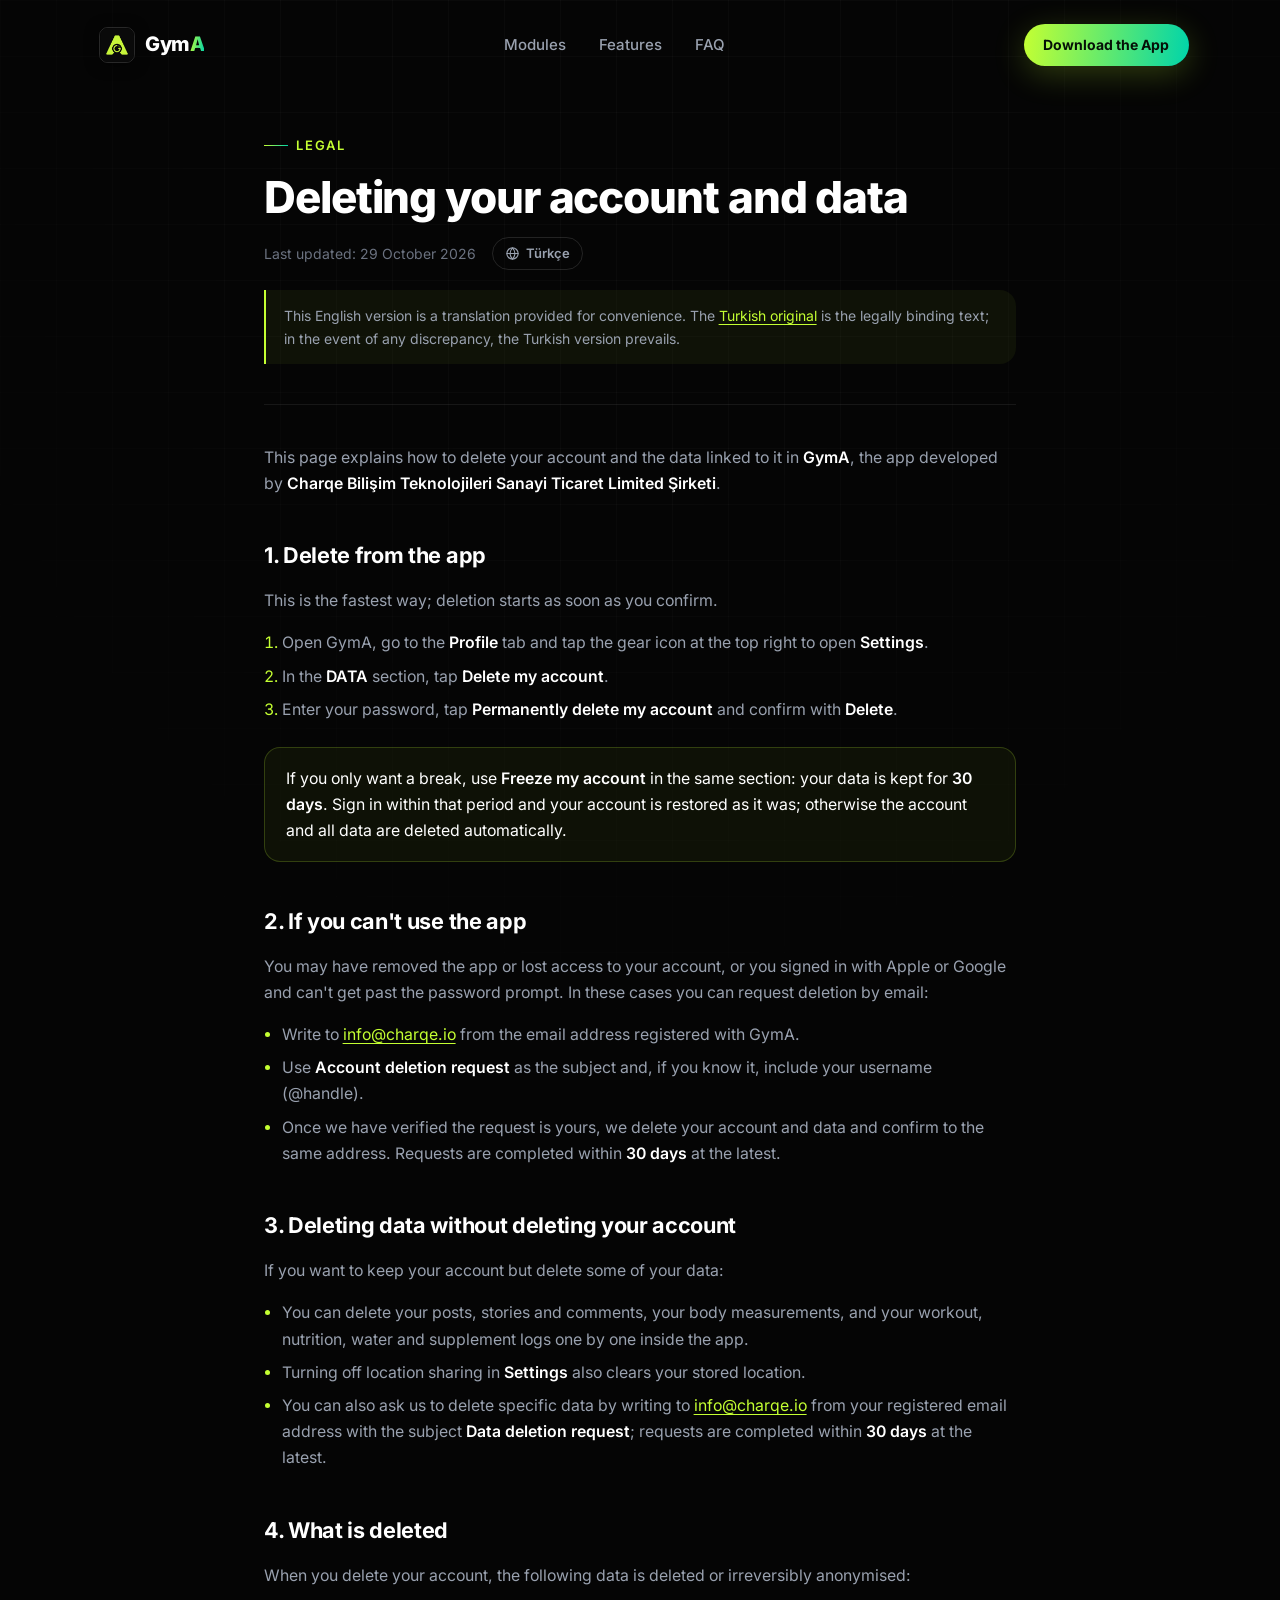
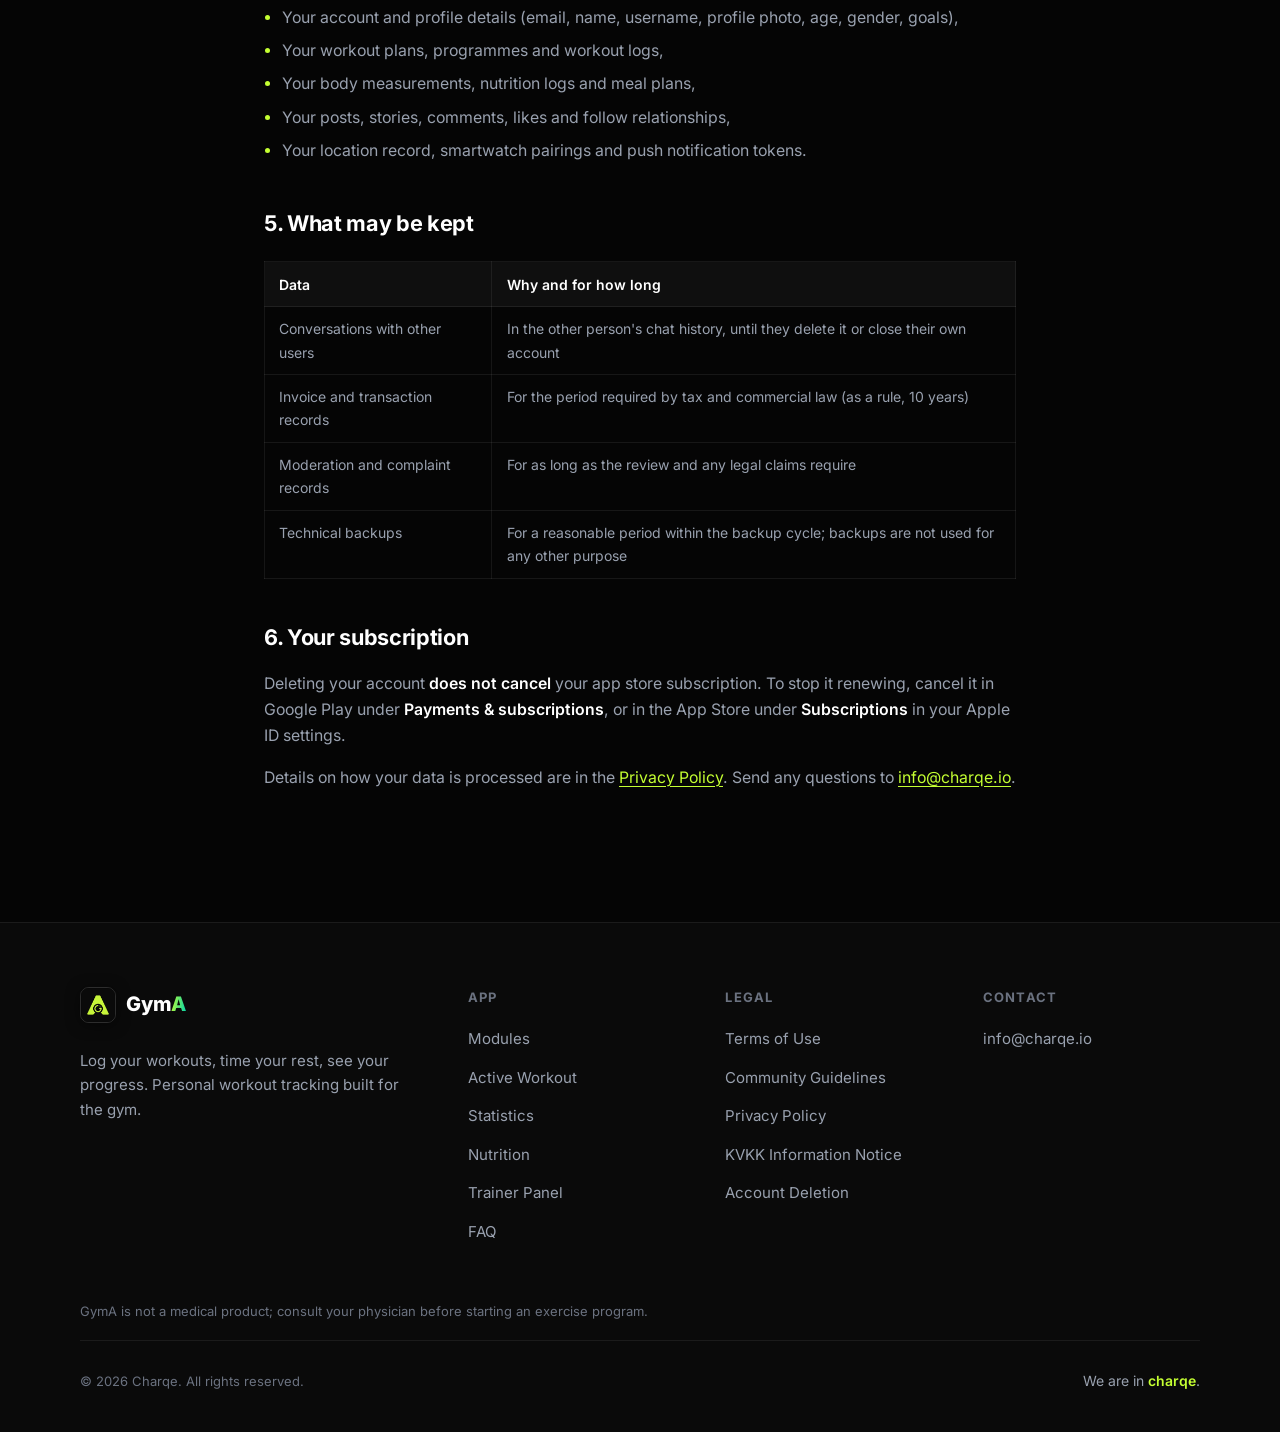
==== account-deletion/index.html @ 9f858871 "Deploy gyma.charqe.io charqe-io/gyma@7b857b565e6b027a1fa0ae846e75356ba5146457" ====
<!DOCTYPE html><html lang="en"> <head><meta charset="utf-8"><meta name="viewport" content="width=device-width, initial-scale=1"><title>Account and Data Deletion — GymA</title><meta name="description" content="How to delete your GymA account and data, what is deleted, and what may be kept and for how long."><meta name="theme-color" content="#0A0A0A"><link rel="icon" type="image/png" href="/favicon.png"><link rel="apple-touch-icon" href="/icon.png"><link rel="alternate" hreflang="en" href="https://gyma.charqe.io/account-deletion"><link rel="alternate" hreflang="tr" href="https://gyma.charqe.io/hesap-silme"><meta property="og:type" content="website"><meta property="og:title" content="Account and Data Deletion — GymA"><meta property="og:description" content="How to delete your GymA account and data, what is deleted, and what may be kept and for how long."><meta property="og:image" content="https://gyma.charqe.io/icon.png"><meta property="og:locale" content="en_US"><meta property="og:locale:alternate" content="tr_TR"><meta name="twitter:card" content="summary"><script>
      // Reveal animasyonlari icin JS kapisi — script calismazsa icerik gorunur kalir.
      document.documentElement.classList.add('js');
      if (window.matchMedia('(prefers-reduced-motion: reduce)').matches) {
        document.documentElement.classList.add('reduced-motion');
      }
    </script><link rel="stylesheet" href="/_astro/account-deletion.Dudvu2yV.css">
<style>.legal[data-astro-cid-dpidqgiz]{position:relative;padding-top:clamp(7.5rem,14vh,10rem);padding-bottom:var(--section-pad)}.legal-container[data-astro-cid-dpidqgiz]{max-width:47rem;position:relative}.legal-header[data-astro-cid-dpidqgiz] h1[data-astro-cid-dpidqgiz]{font-size:clamp(1.9rem,4.5vw,2.75rem);font-weight:800;letter-spacing:-.025em;line-height:1.15;margin-top:1rem}.legal-meta[data-astro-cid-dpidqgiz]{display:flex;flex-wrap:wrap;align-items:center;gap:.6rem 1rem;margin-top:.9rem}.legal-updated[data-astro-cid-dpidqgiz]{color:var(--text-3);font-size:.875rem}.legal-lang[data-astro-cid-dpidqgiz]{display:inline-flex;align-items:center;gap:.4rem;padding:.3rem .75rem;border:1px solid var(--border-strong);border-radius:var(--radius-full);color:var(--text-2);font-size:.8125rem;font-weight:600;transition:color .2s ease,border-color .2s ease}.legal-lang[data-astro-cid-dpidqgiz]:hover{color:var(--accent);border-color:var(--border-accent)}.legal-notice[data-astro-cid-dpidqgiz]{margin-top:1.25rem;padding:.85rem 1.1rem;border-left:2px solid var(--accent);background:var(--accent-subtle-05);border-radius:0 var(--radius-md) var(--radius-md) 0;color:var(--text-2);font-size:.875rem}.legal-notice[data-astro-cid-dpidqgiz] a[data-astro-cid-dpidqgiz]{color:var(--accent);text-decoration:underline;text-underline-offset:3px}.legal-body[data-astro-cid-dpidqgiz]{margin-top:2.5rem;border-top:1px solid var(--border);padding-top:2.5rem}.legal-body[data-astro-cid-dpidqgiz] h2{font-size:1.35rem;font-weight:700;letter-spacing:-.015em;margin-top:2.6rem;margin-bottom:.9rem}.legal-body[data-astro-cid-dpidqgiz] h3{font-size:1.05rem;font-weight:700;margin-top:1.8rem;margin-bottom:.6rem}.legal-body[data-astro-cid-dpidqgiz] p{color:var(--text-2);font-size:.9875rem;margin-bottom:1rem}.legal-body[data-astro-cid-dpidqgiz] ul,.legal-body[data-astro-cid-dpidqgiz] ol{margin:0 0 1.15rem;padding-left:1.1rem;display:flex;flex-direction:column;gap:.45rem}.legal-body[data-astro-cid-dpidqgiz] ul{list-style:disc}.legal-body[data-astro-cid-dpidqgiz] ol{list-style:decimal}.legal-body[data-astro-cid-dpidqgiz] li{color:var(--text-2);font-size:.9875rem}.legal-body[data-astro-cid-dpidqgiz] li::marker{color:var(--accent)}.legal-body[data-astro-cid-dpidqgiz] strong{color:var(--text-1);font-weight:600}.legal-body[data-astro-cid-dpidqgiz] a{color:var(--accent);text-decoration:underline;text-underline-offset:3px}.legal-body[data-astro-cid-dpidqgiz] table{width:100%;border-collapse:collapse;margin:1.25rem 0 1.5rem;font-size:.875rem;display:block;overflow-x:auto}.legal-body[data-astro-cid-dpidqgiz] th{text-align:left;color:var(--text-1);font-weight:600;padding:.65rem .9rem;background:#ffffff0a;border:1px solid var(--border);white-space:nowrap}.legal-body[data-astro-cid-dpidqgiz] td{color:var(--text-2);padding:.65rem .9rem;border:1px solid var(--border);vertical-align:top;min-width:9rem}.legal-body[data-astro-cid-dpidqgiz] .callout{background:var(--accent-subtle-05);border:1px solid var(--border-accent);border-radius:var(--radius-md);padding:1.1rem 1.3rem;margin:1.5rem 0}.legal-body[data-astro-cid-dpidqgiz] .callout p{margin:0;color:var(--text-1)}
</style></head> <body> <header class="nav-wrap" data-astro-cid-4lunwx2e> <nav class="nav container" aria-label="Main navigation" data-astro-cid-4lunwx2e> <a href="/" class="logo" aria-label="GymA home" data-astro-cid-tvrurpns> <img class="logo-mark" src="/logo-icon.png" alt="" width="36" height="36" data-astro-cid-tvrurpns> <span class="logo-text" data-astro-cid-tvrurpns>Gym<span class="grad-text" data-astro-cid-tvrurpns>A</span></span> </a>  <ul class="nav-links" data-astro-cid-4lunwx2e> <li data-astro-cid-4lunwx2e><a href="/#moduller" class="nav-link" data-astro-cid-4lunwx2e>Modules</a></li><li data-astro-cid-4lunwx2e><a href="/#ozellikler" class="nav-link" data-astro-cid-4lunwx2e>Features</a></li><li data-astro-cid-4lunwx2e><a href="/#sss" class="nav-link" data-astro-cid-4lunwx2e>FAQ</a></li> </ul> <div class="nav-actions" data-astro-cid-4lunwx2e> <a href="/#indir" class="btn btn-primary nav-cta" data-astro-cid-4lunwx2e>Download the App</a> <button type="button" class="menu-btn" aria-expanded="false" aria-controls="mobile-menu" aria-label="Open menu" data-label-open="Open menu" data-label-close="Close menu" data-astro-cid-4lunwx2e> <svg class="icon-open" viewBox="0 0 24 24" fill="none" stroke="currentColor" stroke-width="2" stroke-linecap="round" width="22" height="22" aria-hidden="true" data-astro-cid-4lunwx2e> <path d="M4 7h16M4 12h16M4 17h16" data-astro-cid-4lunwx2e></path> </svg> <svg class="icon-close" viewBox="0 0 24 24" fill="none" stroke="currentColor" stroke-width="2" stroke-linecap="round" width="22" height="22" aria-hidden="true" data-astro-cid-4lunwx2e> <path d="M6 6l12 12M18 6L6 18" data-astro-cid-4lunwx2e></path> </svg> </button> </div> </nav> <div class="mobile-menu" id="mobile-menu" hidden data-astro-cid-4lunwx2e> <ul data-astro-cid-4lunwx2e> <li data-astro-cid-4lunwx2e><a href="/#moduller" class="mobile-link" data-astro-cid-4lunwx2e>Modules</a></li><li data-astro-cid-4lunwx2e><a href="/#ozellikler" class="mobile-link" data-astro-cid-4lunwx2e>Features</a></li><li data-astro-cid-4lunwx2e><a href="/#sss" class="mobile-link" data-astro-cid-4lunwx2e>FAQ</a></li> <li data-astro-cid-4lunwx2e><a href="/#indir" class="btn btn-primary mobile-cta" data-astro-cid-4lunwx2e>Download the App</a></li> </ul> </div> </header>  <script type="module">const r=document.querySelector(".nav-wrap"),e=document.querySelector(".menu-btn"),n=document.getElementById("mobile-menu"),l=()=>{r?.classList.toggle("scrolled",window.scrollY>12)};l();window.addEventListener("scroll",l,{passive:!0});const s=e?.dataset.labelOpen??"",o=e?.dataset.labelClose??"",a=()=>{e?.setAttribute("aria-expanded","false"),e?.setAttribute("aria-label",s),n?.setAttribute("hidden","")};e?.addEventListener("click",()=>{e.getAttribute("aria-expanded")==="true"?a():(e.setAttribute("aria-expanded","true"),e.setAttribute("aria-label",o),n?.removeAttribute("hidden"))});n?.querySelectorAll("a").forEach(t=>t.addEventListener("click",a));window.addEventListener("keydown",t=>{t.key==="Escape"&&a()});</script> <main>  <article class="legal" data-astro-cid-dpidqgiz> <div class="bg-grid" aria-hidden="true" data-astro-cid-dpidqgiz></div> <div class="container legal-container" data-astro-cid-dpidqgiz> <header class="legal-header" data-astro-cid-dpidqgiz> <p class="eyebrow" data-astro-cid-dpidqgiz>Legal</p> <h1 data-astro-cid-dpidqgiz>Deleting your account and data</h1> <div class="legal-meta" data-astro-cid-dpidqgiz> <p class="legal-updated" data-astro-cid-dpidqgiz>Last updated: 29 October 2026</p> <a class="legal-lang" href="/hesap-silme" hreflang="tr" lang="tr" aria-label="Bu metni Türkçe okuyun" data-astro-cid-dpidqgiz> <svg viewBox="0 0 24 24" width="15" height="15" fill="none" stroke="currentColor" stroke-width="1.8" stroke-linecap="round" stroke-linejoin="round" aria-hidden="true" data-astro-cid-dpidqgiz> <circle cx="12" cy="12" r="9" data-astro-cid-dpidqgiz></circle> <path d="M3 12h18M12 3c2.5 2.6 3.8 5.6 3.8 9s-1.3 6.4-3.8 9c-2.5-2.6-3.8-5.6-3.8-9S9.5 5.6 12 3z" data-astro-cid-dpidqgiz></path> </svg> Türkçe </a> </div> <p class="legal-notice" data-astro-cid-dpidqgiz>
This English version is a translation provided for convenience. The
<a href="/hesap-silme" hreflang="tr" data-astro-cid-dpidqgiz>Turkish original</a> is the legally binding text; in
            the event of any discrepancy, the Turkish version prevails.
</p> </header> <div class="legal-body" data-astro-cid-dpidqgiz>  <p>
This page explains how to delete your account and the data linked to it in <strong>GymA</strong>, the app developed by <strong>Charqe Bilişim Teknolojileri Sanayi Ticaret Limited Şirketi</strong>.
</p> <h2>1. Delete from the app</h2> <p>This is the fastest way; deletion starts as soon as you confirm.</p> <ol> <li>Open GymA, go to the <strong>Profile</strong> tab and tap the gear icon at the top right to open <strong>Settings</strong>.</li> <li>In the <strong>DATA</strong> section, tap <strong>Delete my account</strong>.</li> <li>Enter your password, tap <strong>Permanently delete my account</strong> and confirm with <strong>Delete</strong>.</li> </ol> <div class="callout"> <p>
If you only want a break, use <strong>Freeze my account</strong> in the same section: your data is kept for <strong>30 days</strong>. Sign in within that period and your account is restored as it was; otherwise the account and all data are deleted automatically.
</p> </div> <h2>2. If you can't use the app</h2> <p>
You may have removed the app or lost access to your account, or you signed in with Apple or Google and can't get past the password prompt. In these cases you can request deletion by email:
</p> <ul> <li>Write to <a href="mailto:info@charqe.io?subject=Account%20deletion%20request">info@charqe.io</a> from the email address registered with GymA.</li> <li>Use <strong>Account deletion request</strong> as the subject and, if you know it, include your username (@handle).</li> <li>Once we have verified the request is yours, we delete your account and data and confirm to the same address. Requests are completed within <strong>30 days</strong> at the latest.</li> </ul> <h2 id="data-deletion">3. Deleting data without deleting your account</h2> <p>If you want to keep your account but delete some of your data:</p> <ul> <li>You can delete your posts, stories and comments, your body measurements, and your workout, nutrition, water and supplement logs one by one inside the app.</li> <li>Turning off location sharing in <strong>Settings</strong> also clears your stored location.</li> <li>You can also ask us to delete specific data by writing to <a href="mailto:info@charqe.io?subject=Data%20deletion%20request">info@charqe.io</a> from your registered email address with the subject <strong>Data deletion request</strong>; requests are completed within <strong>30 days</strong> at the latest.</li> </ul> <h2>4. What is deleted</h2> <p>When you delete your account, the following data is deleted or irreversibly anonymised:</p> <ul> <li>Your account and profile details (email, name, username, profile photo, age, gender, goals),</li> <li>Your workout plans, programmes and workout logs,</li> <li>Your body measurements, nutrition logs and meal plans,</li> <li>Your posts, stories, comments, likes and follow relationships,</li> <li>Your location record, smartwatch pairings and push notification tokens.</li> </ul> <h2>5. What may be kept</h2> <table> <thead> <tr><th>Data</th><th>Why and for how long</th></tr> </thead> <tbody> <tr><td>Conversations with other users</td><td>In the other person's chat history, until they delete it or close their own account</td></tr> <tr><td>Invoice and transaction records</td><td>For the period required by tax and commercial law (as a rule, 10 years)</td></tr> <tr><td>Moderation and complaint records</td><td>For as long as the review and any legal claims require</td></tr> <tr><td>Technical backups</td><td>For a reasonable period within the backup cycle; backups are not used for any other purpose</td></tr> </tbody> </table> <h2>6. Your subscription</h2> <p>
Deleting your account <strong>does not cancel</strong> your app store subscription. To stop it renewing, cancel it in Google Play under <strong>Payments &amp; subscriptions</strong>, or in the App Store under <strong>Subscriptions</strong> in your Apple ID settings.
</p> <p>
Details on how your data is processed are in the <a href="/privacy-policy">Privacy Policy</a>. Send any questions to <a href="mailto:info@charqe.io">info@charqe.io</a>.
</p>  </div> </div> </article>  </main> <footer class="footer" data-astro-cid-gcn2mc3v> <div class="container" data-astro-cid-gcn2mc3v> <div class="footer-grid" data-astro-cid-gcn2mc3v> <div class="footer-brand" data-astro-cid-gcn2mc3v> <a href="/" class="logo" aria-label="GymA home" data-astro-cid-tvrurpns> <img class="logo-mark" src="/logo-icon.png" alt="" width="36" height="36" data-astro-cid-tvrurpns> <span class="logo-text" data-astro-cid-tvrurpns>Gym<span class="grad-text" data-astro-cid-tvrurpns>A</span></span> </a>  <p class="footer-tagline" data-astro-cid-gcn2mc3v> Log your workouts, time your rest, see your progress. Personal workout tracking built for the gym. </p> </div> <nav class="footer-col" aria-label="App links" data-astro-cid-gcn2mc3v> <h3 data-astro-cid-gcn2mc3v>App</h3> <ul data-astro-cid-gcn2mc3v> <li data-astro-cid-gcn2mc3v><a href="/#moduller" data-astro-cid-gcn2mc3v>Modules</a></li><li data-astro-cid-gcn2mc3v><a href="/#antrenman" data-astro-cid-gcn2mc3v>Active Workout</a></li><li data-astro-cid-gcn2mc3v><a href="/#istatistik" data-astro-cid-gcn2mc3v>Statistics</a></li><li data-astro-cid-gcn2mc3v><a href="/#beslenme" data-astro-cid-gcn2mc3v>Nutrition</a></li><li data-astro-cid-gcn2mc3v><a href="/#pt" data-astro-cid-gcn2mc3v>Trainer Panel</a></li><li data-astro-cid-gcn2mc3v><a href="/#sss" data-astro-cid-gcn2mc3v>FAQ</a></li> </ul> </nav> <nav class="footer-col" aria-label="Legal links" data-astro-cid-gcn2mc3v> <h3 data-astro-cid-gcn2mc3v>Legal</h3> <ul data-astro-cid-gcn2mc3v> <li data-astro-cid-gcn2mc3v><a href="/terms-of-use" data-astro-cid-gcn2mc3v>Terms of Use</a></li><li data-astro-cid-gcn2mc3v><a href="/community-guidelines" data-astro-cid-gcn2mc3v>Community Guidelines</a></li><li data-astro-cid-gcn2mc3v><a href="/privacy-policy" data-astro-cid-gcn2mc3v>Privacy Policy</a></li><li data-astro-cid-gcn2mc3v><a href="/kvkk-information-notice" data-astro-cid-gcn2mc3v>KVKK Information Notice</a></li><li data-astro-cid-gcn2mc3v><a href="/account-deletion" data-astro-cid-gcn2mc3v>Account Deletion</a></li> </ul> </nav> <div class="footer-col" data-astro-cid-gcn2mc3v> <h3 data-astro-cid-gcn2mc3v>Contact</h3> <ul data-astro-cid-gcn2mc3v> <li data-astro-cid-gcn2mc3v> <a href="mailto:info@charqe.io" data-astro-cid-gcn2mc3v>info@charqe.io</a> </li> </ul> </div> </div> <p class="footer-disclaimer" data-astro-cid-gcn2mc3v> GymA is not a medical product; consult your physician before starting an exercise program. </p> <div class="footer-bottom" data-astro-cid-gcn2mc3v> <p data-astro-cid-gcn2mc3v>© 2026 Charqe. All rights reserved.</p> <p class="footer-charqe" data-astro-cid-gcn2mc3v>
We are in <a href="https://charqe.io" target="_blank" rel="noopener" data-astro-cid-gcn2mc3v>charqe</a>.
</p> </div> </div> </footer>  </body></html>
---- _astro/account-deletion.Dudvu2yV.css ----
@font-face{font-family:Inter Variable;font-style:normal;font-display:swap;font-weight:100 900;src:url(/_astro/inter-cyrillic-ext-wght-normal.BOeWTOD4.woff2) format("woff2-variations");unicode-range:U+0460-052F,U+1C80-1C8A,U+20B4,U+2DE0-2DFF,U+A640-A69F,U+FE2E-FE2F}@font-face{font-family:Inter Variable;font-style:normal;font-display:swap;font-weight:100 900;src:url(/_astro/inter-cyrillic-wght-normal.DqGufNeO.woff2) format("woff2-variations");unicode-range:U+0301,U+0400-045F,U+0490-0491,U+04B0-04B1,U+2116}@font-face{font-family:Inter Variable;font-style:normal;font-display:swap;font-weight:100 900;src:url(/_astro/inter-greek-ext-wght-normal.DlzME5K_.woff2) format("woff2-variations");unicode-range:U+1F00-1FFF}@font-face{font-family:Inter Variable;font-style:normal;font-display:swap;font-weight:100 900;src:url(/_astro/inter-greek-wght-normal.CkhJZR-_.woff2) format("woff2-variations");unicode-range:U+0370-0377,U+037A-037F,U+0384-038A,U+038C,U+038E-03A1,U+03A3-03FF}@font-face{font-family:Inter Variable;font-style:normal;font-display:swap;font-weight:100 900;src:url(/_astro/inter-vietnamese-wght-normal.CBcvBZtf.woff2) format("woff2-variations");unicode-range:U+0102-0103,U+0110-0111,U+0128-0129,U+0168-0169,U+01A0-01A1,U+01AF-01B0,U+0300-0301,U+0303-0304,U+0308-0309,U+0323,U+0329,U+1EA0-1EF9,U+20AB}@font-face{font-family:Inter Variable;font-style:normal;font-display:swap;font-weight:100 900;src:url(/_astro/inter-latin-ext-wght-normal.DO1Apj_S.woff2) format("woff2-variations");unicode-range:U+0100-02BA,U+02BD-02C5,U+02C7-02CC,U+02CE-02D7,U+02DD-02FF,U+0304,U+0308,U+0329,U+1D00-1DBF,U+1E00-1E9F,U+1EF2-1EFF,U+2020,U+20A0-20AB,U+20AD-20C0,U+2113,U+2C60-2C7F,U+A720-A7FF}@font-face{font-family:Inter Variable;font-style:normal;font-display:swap;font-weight:100 900;src:url(/_astro/inter-latin-wght-normal.Dx4kXJAl.woff2) format("woff2-variations");unicode-range:U+0000-00FF,U+0131,U+0152-0153,U+02BB-02BC,U+02C6,U+02DA,U+02DC,U+0304,U+0308,U+0329,U+2000-206F,U+20AC,U+2122,U+2191,U+2193,U+2212,U+2215,U+FEFF,U+FFFD}:root{--bg-body: #050505;--bg-primary: #0a0a0a;--bg-card: #111111;--bg-card-2: #161616;--bg-tertiary: #2a2a2a;--accent: #c4ff32;--accent-2: #00d4aa;--accent-gradient: linear-gradient(96deg, var(--accent) 0%, var(--accent-2) 100%);--accent-subtle-05: rgba(196, 255, 50, .05);--accent-subtle-10: rgba(196, 255, 50, .1);--accent-subtle-20: rgba(196, 255, 50, .2);--text-1: #ffffff;--text-2: #99a1af;--text-3: #6b7280;--text-on-accent: #051007;--success: #22c55e;--warning: #f59e0b;--error: #ef4444;--info: #3b82f6;--border: rgba(255, 255, 255, .07);--border-strong: rgba(255, 255, 255, .12);--border-accent: rgba(196, 255, 50, .2);--container: 1120px;--radius-sm: 10px;--radius-md: 16px;--radius-lg: 24px;--radius-full: 999px;--section-pad: clamp(4.5rem, 9vw, 8rem);--font-sans: "Inter Variable", "Inter", system-ui, -apple-system, "Segoe UI", sans-serif;--z-nav: 50;--z-menu: 40;color-scheme:dark}*,*:before,*:after{box-sizing:border-box}html{scroll-behavior:smooth;-webkit-text-size-adjust:100%}@media(prefers-reduced-motion:reduce){html{scroll-behavior:auto}}body{margin:0;background:var(--bg-body);color:var(--text-1);font-family:var(--font-sans);font-size:1.0625rem;line-height:1.65;-webkit-font-smoothing:antialiased;text-rendering:optimizeLegibility;overflow-x:clip}h1,h2,h3,h4,p{margin:0;overflow-wrap:break-word}img,svg{display:block;max-width:100%}a{color:inherit;text-decoration:none}button{font:inherit;color:inherit;background:none;border:0;padding:0;cursor:pointer}ul,ol{margin:0;padding:0;list-style:none}::selection{background:var(--accent);color:var(--text-on-accent)}:focus-visible{outline:2px solid var(--accent);outline-offset:3px;border-radius:4px}.container{width:min(var(--container),100% - 2.5rem);margin-inline:auto}.section{padding-block:var(--section-pad);position:relative}.eyebrow{display:inline-flex;align-items:center;gap:.5rem;font-size:.8125rem;font-weight:600;letter-spacing:.14em;text-transform:uppercase;color:var(--accent)}.eyebrow:before{content:"";width:1.5rem;height:1px;background:var(--accent-gradient)}.section-title{font-size:clamp(1.9rem,4vw,2.9rem);font-weight:800;letter-spacing:-.025em;line-height:1.15;margin-top:1rem}.section-lead{color:var(--text-2);max-width:38rem;margin-top:1.1rem;font-size:1.0625rem}.grad-text{background:var(--accent-gradient);-webkit-background-clip:text;background-clip:text;color:transparent}.btn{display:inline-flex;align-items:center;justify-content:center;gap:.6rem;min-height:3rem;padding:.7rem 1.5rem;border-radius:var(--radius-full);font-weight:700;font-size:.9375rem;line-height:1.2;cursor:pointer;transition:transform .2s ease,box-shadow .2s ease,background-color .2s ease,border-color .2s ease}.btn-primary{background:var(--accent-gradient);color:var(--text-on-accent);box-shadow:0 8px 32px #c4ff3238}.btn-primary:hover{transform:translateY(-2px);box-shadow:0 12px 40px #c4ff3252}.btn-primary:active{transform:translateY(0)}.btn-ghost{border:1px solid var(--border-strong);color:var(--text-1);background:#ffffff05}.btn-ghost:hover{border-color:var(--border-accent);background:var(--accent-subtle-05)}.card{background:linear-gradient(180deg,var(--bg-card-2) 0%,var(--bg-card) 100%);border:1px solid var(--border);border-radius:var(--radius-lg);transition:border-color .25s ease,transform .25s ease,box-shadow .25s ease}html.js [data-reveal]{opacity:0}html.js.reduced-motion [data-reveal]{opacity:1}.bg-grid{position:absolute;inset:0;pointer-events:none;background-image:linear-gradient(rgba(255,255,255,.025) 1px,transparent 1px),linear-gradient(90deg,rgba(255,255,255,.025) 1px,transparent 1px);background-size:56px 56px;mask-image:radial-gradient(ellipse 90% 60% at 50% 0%,black 30%,transparent 75%);-webkit-mask-image:radial-gradient(ellipse 90% 60% at 50% 0%,black 30%,transparent 75%)}.sr-only{position:absolute;width:1px;height:1px;padding:0;margin:-1px;overflow:hidden;clip:rect(0 0 0 0);white-space:nowrap;border:0}.logo[data-astro-cid-tvrurpns]{display:inline-flex;align-items:center;gap:.65rem;font-weight:800;font-size:1.25rem;letter-spacing:-.02em}.logo-mark[data-astro-cid-tvrurpns]{width:2.25rem;height:2.25rem;border-radius:24%;border:1px solid rgba(255,255,255,.14);box-shadow:0 2px 14px #00000080}.nav-wrap[data-astro-cid-4lunwx2e]{position:fixed;top:0;left:0;right:0;z-index:var(--z-nav);padding-top:.9rem}.nav[data-astro-cid-4lunwx2e]{display:flex;align-items:center;justify-content:space-between;gap:1rem;padding:.55rem .65rem .55rem 1.1rem;border-radius:var(--radius-full);border:1px solid transparent;transition:background-color .3s ease,border-color .3s ease,box-shadow .3s ease}.nav-wrap[data-astro-cid-4lunwx2e].scrolled .nav[data-astro-cid-4lunwx2e]{background:#0a0a0ab8;border-color:var(--border);backdrop-filter:blur(16px);-webkit-backdrop-filter:blur(16px);box-shadow:0 12px 40px #00000073}.nav-links[data-astro-cid-4lunwx2e]{display:flex;gap:.25rem}.nav-link[data-astro-cid-4lunwx2e]{display:inline-block;padding:.45rem .9rem;border-radius:var(--radius-full);color:var(--text-2);font-weight:500;font-size:.9375rem;transition:color .2s ease,background-color .2s ease}.nav-link[data-astro-cid-4lunwx2e]:hover{color:var(--text-1);background:#ffffff0d}.nav-actions[data-astro-cid-4lunwx2e]{display:flex;align-items:center;gap:.6rem}.nav-cta[data-astro-cid-4lunwx2e]{min-height:2.6rem;padding:.5rem 1.2rem;font-size:.875rem}.menu-btn[data-astro-cid-4lunwx2e]{display:none;place-items:center;width:2.6rem;height:2.6rem;border-radius:var(--radius-full);border:1px solid var(--border-strong)}.menu-btn[data-astro-cid-4lunwx2e] .icon-close[data-astro-cid-4lunwx2e],.menu-btn[data-astro-cid-4lunwx2e][aria-expanded=true] .icon-open[data-astro-cid-4lunwx2e]{display:none}.menu-btn[data-astro-cid-4lunwx2e][aria-expanded=true] .icon-close[data-astro-cid-4lunwx2e]{display:block}.mobile-menu[data-astro-cid-4lunwx2e]{position:absolute;top:calc(100% + .5rem);left:1.25rem;right:1.25rem;z-index:var(--z-menu);background:#0c0c0cf5;backdrop-filter:blur(20px);-webkit-backdrop-filter:blur(20px);border:1px solid var(--border);border-radius:var(--radius-lg);padding:.75rem;box-shadow:0 24px 60px #0009}.mobile-link[data-astro-cid-4lunwx2e]{display:block;padding:.85rem 1rem;border-radius:var(--radius-md);font-weight:600}.mobile-link[data-astro-cid-4lunwx2e]:hover{background:#ffffff0d}.mobile-cta[data-astro-cid-4lunwx2e]{width:100%;margin-top:.5rem}@media(max-width:820px){.nav-links[data-astro-cid-4lunwx2e],.nav-cta[data-astro-cid-4lunwx2e]{display:none}.menu-btn[data-astro-cid-4lunwx2e]{display:grid}}.footer[data-astro-cid-gcn2mc3v]{border-top:1px solid var(--border);padding:4rem 0 2.5rem;background:var(--bg-primary)}.footer-grid[data-astro-cid-gcn2mc3v]{display:grid;grid-template-columns:1.6fr 1fr 1fr 1fr;gap:2.5rem}.footer-tagline[data-astro-cid-gcn2mc3v]{color:var(--text-2);font-size:.9375rem;max-width:20rem;margin-top:1.1rem}.footer-col[data-astro-cid-gcn2mc3v] h3[data-astro-cid-gcn2mc3v]{font-size:.8125rem;font-weight:700;letter-spacing:.1em;text-transform:uppercase;color:var(--text-3);margin-bottom:1rem}.footer-col[data-astro-cid-gcn2mc3v] li[data-astro-cid-gcn2mc3v]+li[data-astro-cid-gcn2mc3v]{margin-top:.65rem}.footer-col[data-astro-cid-gcn2mc3v] a[data-astro-cid-gcn2mc3v]{color:var(--text-2);font-size:.9375rem;transition:color .2s ease}.footer-col[data-astro-cid-gcn2mc3v] a[data-astro-cid-gcn2mc3v]:hover{color:var(--accent)}.footer-disclaimer[data-astro-cid-gcn2mc3v]{margin-top:3.5rem;color:var(--text-3);font-size:.8125rem;max-width:40rem}.footer-bottom[data-astro-cid-gcn2mc3v]{display:flex;flex-wrap:wrap;align-items:baseline;justify-content:space-between;gap:.75rem;margin-top:1.1rem;padding-top:1.75rem;border-top:1px solid var(--border);color:var(--text-3);font-size:.8125rem}.footer-charqe[data-astro-cid-gcn2mc3v]{white-space:nowrap;font-size:.875rem;color:var(--text-2)}.footer-charqe[data-astro-cid-gcn2mc3v] a[data-astro-cid-gcn2mc3v]{color:var(--accent);font-weight:600;transition:opacity .2s ease}.footer-charqe[data-astro-cid-gcn2mc3v] a[data-astro-cid-gcn2mc3v]:hover{opacity:.8;text-decoration:underline;text-underline-offset:3px}@media(max-width:820px){.footer-grid[data-astro-cid-gcn2mc3v]{grid-template-columns:1fr 1fr}.footer-brand[data-astro-cid-gcn2mc3v]{grid-column:1 / -1}}
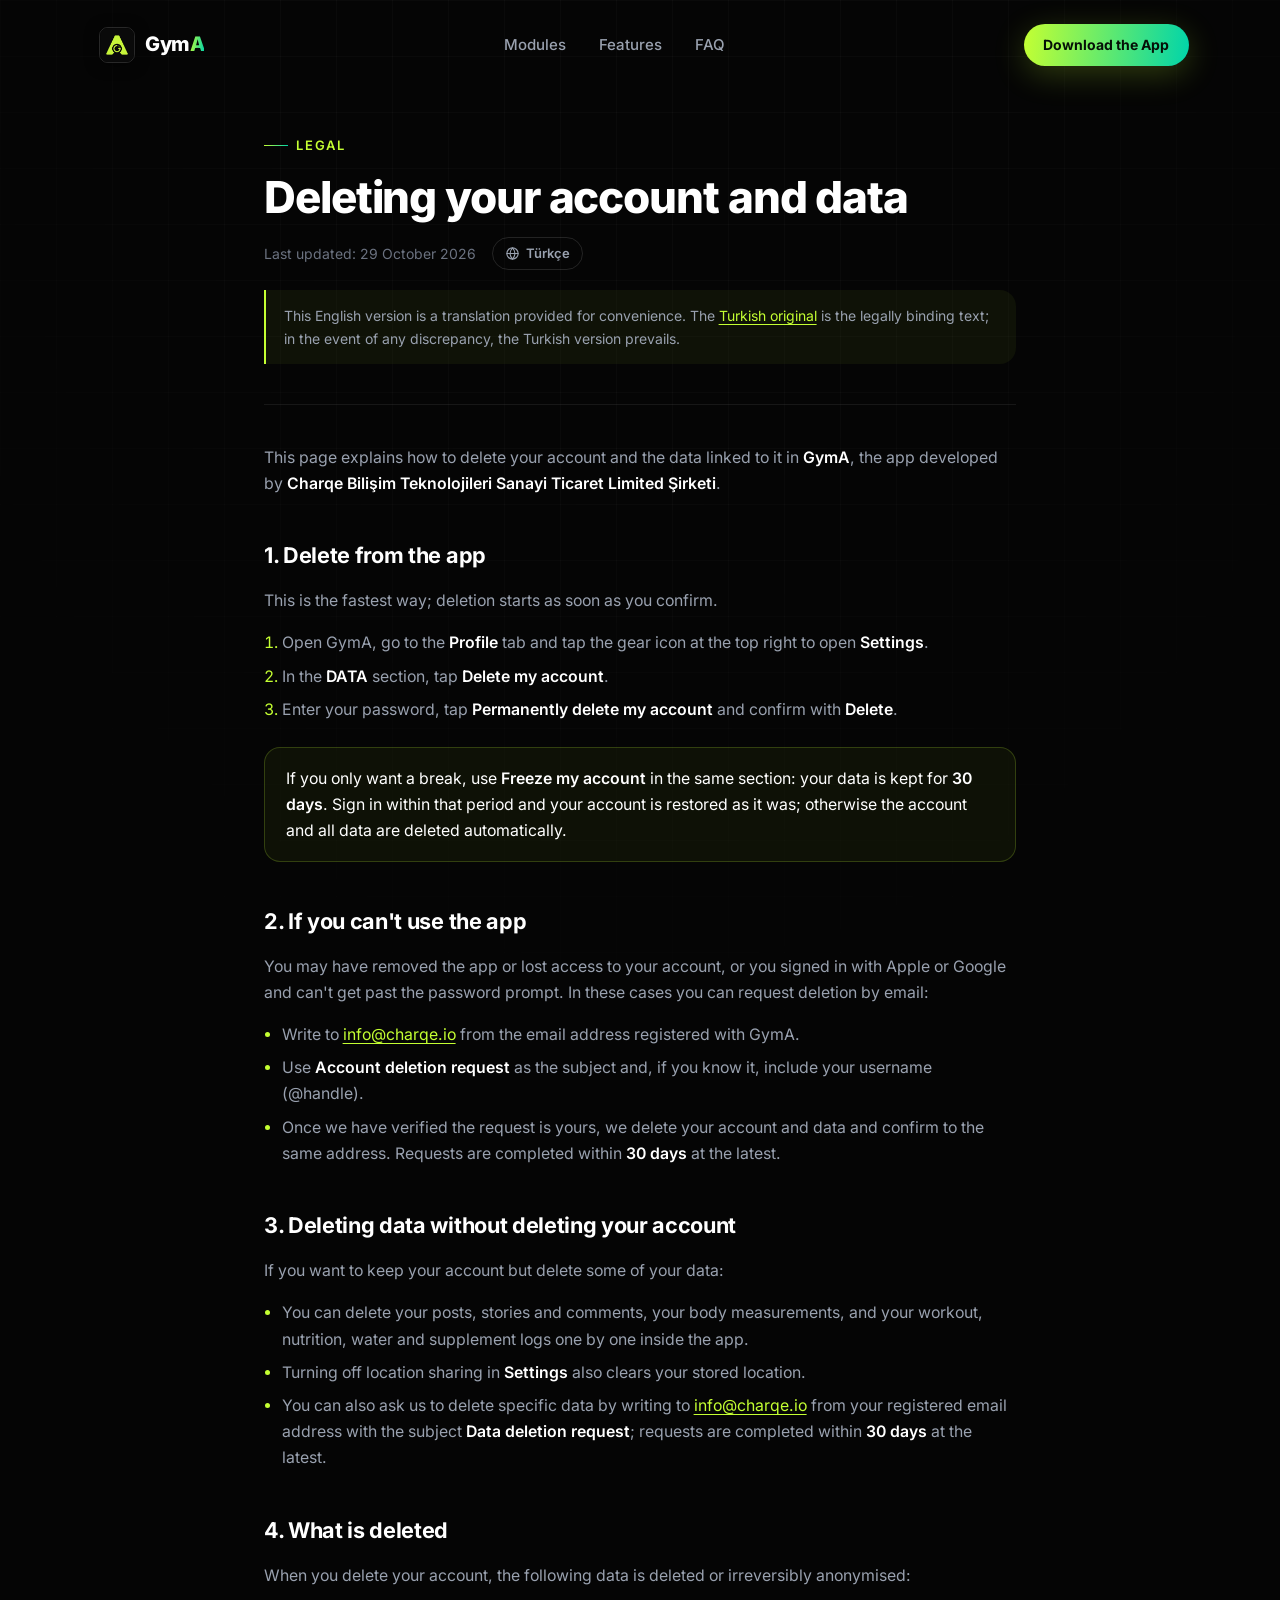
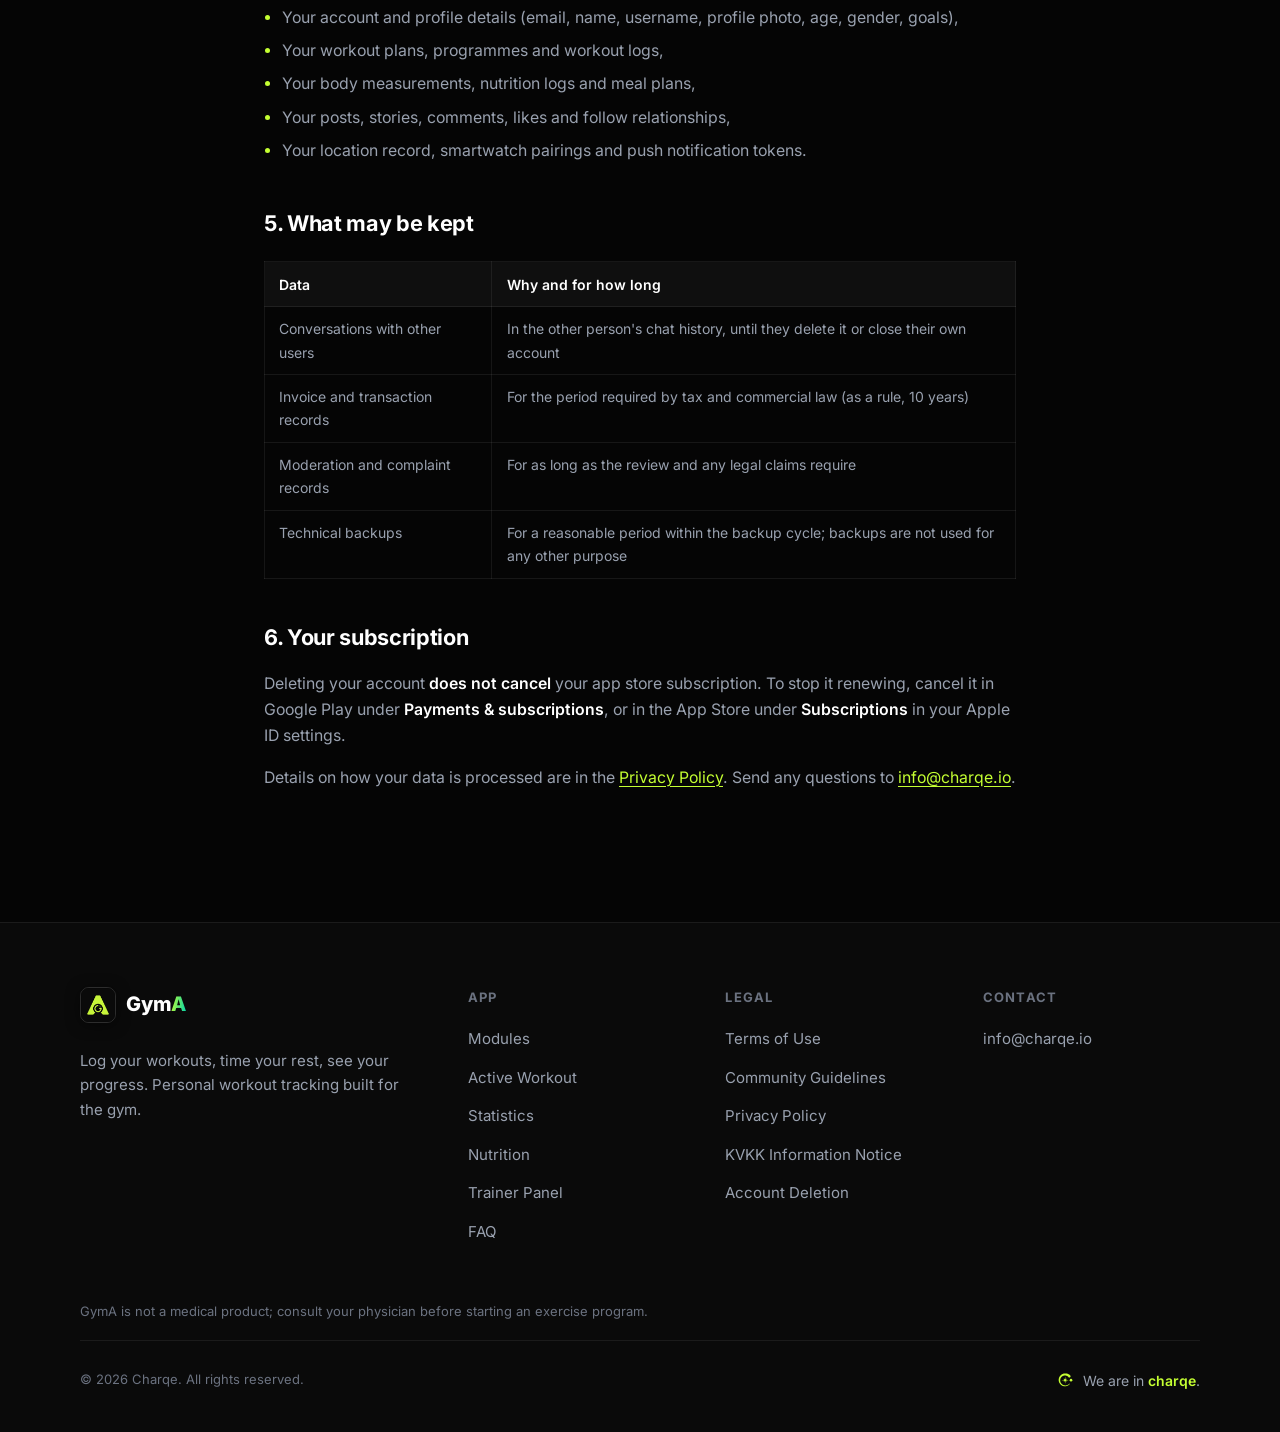
==== commit 91b4f089: "Deploy gyma.charqe.io charqe-io/gyma@1344445fd41b5a0c526b471f651f4b139dae613d" ====
--- a/account-deletion/index.html
+++ b/account-deletion/index.html
@@ -4,7 +4,7 @@
       if (window.matchMedia('(prefers-reduced-motion: reduce)').matches) {
         document.documentElement.classList.add('reduced-motion');
       }
-    </script><link rel="stylesheet" href="/_astro/account-deletion.Dudvu2yV.css">
+    </script><link rel="stylesheet" href="/_astro/account-deletion.ClmFzx1L.css">
 <style>.legal[data-astro-cid-dpidqgiz]{position:relative;padding-top:clamp(7.5rem,14vh,10rem);padding-bottom:var(--section-pad)}.legal-container[data-astro-cid-dpidqgiz]{max-width:47rem;position:relative}.legal-header[data-astro-cid-dpidqgiz] h1[data-astro-cid-dpidqgiz]{font-size:clamp(1.9rem,4.5vw,2.75rem);font-weight:800;letter-spacing:-.025em;line-height:1.15;margin-top:1rem}.legal-meta[data-astro-cid-dpidqgiz]{display:flex;flex-wrap:wrap;align-items:center;gap:.6rem 1rem;margin-top:.9rem}.legal-updated[data-astro-cid-dpidqgiz]{color:var(--text-3);font-size:.875rem}.legal-lang[data-astro-cid-dpidqgiz]{display:inline-flex;align-items:center;gap:.4rem;padding:.3rem .75rem;border:1px solid var(--border-strong);border-radius:var(--radius-full);color:var(--text-2);font-size:.8125rem;font-weight:600;transition:color .2s ease,border-color .2s ease}.legal-lang[data-astro-cid-dpidqgiz]:hover{color:var(--accent);border-color:var(--border-accent)}.legal-notice[data-astro-cid-dpidqgiz]{margin-top:1.25rem;padding:.85rem 1.1rem;border-left:2px solid var(--accent);background:var(--accent-subtle-05);border-radius:0 var(--radius-md) var(--radius-md) 0;color:var(--text-2);font-size:.875rem}.legal-notice[data-astro-cid-dpidqgiz] a[data-astro-cid-dpidqgiz]{color:var(--accent);text-decoration:underline;text-underline-offset:3px}.legal-body[data-astro-cid-dpidqgiz]{margin-top:2.5rem;border-top:1px solid var(--border);padding-top:2.5rem}.legal-body[data-astro-cid-dpidqgiz] h2{font-size:1.35rem;font-weight:700;letter-spacing:-.015em;margin-top:2.6rem;margin-bottom:.9rem}.legal-body[data-astro-cid-dpidqgiz] h3{font-size:1.05rem;font-weight:700;margin-top:1.8rem;margin-bottom:.6rem}.legal-body[data-astro-cid-dpidqgiz] p{color:var(--text-2);font-size:.9875rem;margin-bottom:1rem}.legal-body[data-astro-cid-dpidqgiz] ul,.legal-body[data-astro-cid-dpidqgiz] ol{margin:0 0 1.15rem;padding-left:1.1rem;display:flex;flex-direction:column;gap:.45rem}.legal-body[data-astro-cid-dpidqgiz] ul{list-style:disc}.legal-body[data-astro-cid-dpidqgiz] ol{list-style:decimal}.legal-body[data-astro-cid-dpidqgiz] li{color:var(--text-2);font-size:.9875rem}.legal-body[data-astro-cid-dpidqgiz] li::marker{color:var(--accent)}.legal-body[data-astro-cid-dpidqgiz] strong{color:var(--text-1);font-weight:600}.legal-body[data-astro-cid-dpidqgiz] a{color:var(--accent);text-decoration:underline;text-underline-offset:3px}.legal-body[data-astro-cid-dpidqgiz] table{width:100%;border-collapse:collapse;margin:1.25rem 0 1.5rem;font-size:.875rem;display:block;overflow-x:auto}.legal-body[data-astro-cid-dpidqgiz] th{text-align:left;color:var(--text-1);font-weight:600;padding:.65rem .9rem;background:#ffffff0a;border:1px solid var(--border);white-space:nowrap}.legal-body[data-astro-cid-dpidqgiz] td{color:var(--text-2);padding:.65rem .9rem;border:1px solid var(--border);vertical-align:top;min-width:9rem}.legal-body[data-astro-cid-dpidqgiz] .callout{background:var(--accent-subtle-05);border:1px solid var(--border-accent);border-radius:var(--radius-md);padding:1.1rem 1.3rem;margin:1.5rem 0}.legal-body[data-astro-cid-dpidqgiz] .callout p{margin:0;color:var(--text-1)}
 </style></head> <body> <header class="nav-wrap" data-astro-cid-4lunwx2e> <nav class="nav container" aria-label="Main navigation" data-astro-cid-4lunwx2e> <a href="/" class="logo" aria-label="GymA home" data-astro-cid-tvrurpns> <img class="logo-mark" src="/logo-icon.png" alt="" width="36" height="36" data-astro-cid-tvrurpns> <span class="logo-text" data-astro-cid-tvrurpns>Gym<span class="grad-text" data-astro-cid-tvrurpns>A</span></span> </a>  <ul class="nav-links" data-astro-cid-4lunwx2e> <li data-astro-cid-4lunwx2e><a href="/#moduller" class="nav-link" data-astro-cid-4lunwx2e>Modules</a></li><li data-astro-cid-4lunwx2e><a href="/#ozellikler" class="nav-link" data-astro-cid-4lunwx2e>Features</a></li><li data-astro-cid-4lunwx2e><a href="/#sss" class="nav-link" data-astro-cid-4lunwx2e>FAQ</a></li> </ul> <div class="nav-actions" data-astro-cid-4lunwx2e> <a href="/#indir" class="btn btn-primary nav-cta" data-astro-cid-4lunwx2e>Download the App</a> <button type="button" class="menu-btn" aria-expanded="false" aria-controls="mobile-menu" aria-label="Open menu" data-label-open="Open menu" data-label-close="Close menu" data-astro-cid-4lunwx2e> <svg class="icon-open" viewBox="0 0 24 24" fill="none" stroke="currentColor" stroke-width="2" stroke-linecap="round" width="22" height="22" aria-hidden="true" data-astro-cid-4lunwx2e> <path d="M4 7h16M4 12h16M4 17h16" data-astro-cid-4lunwx2e></path> </svg> <svg class="icon-close" viewBox="0 0 24 24" fill="none" stroke="currentColor" stroke-width="2" stroke-linecap="round" width="22" height="22" aria-hidden="true" data-astro-cid-4lunwx2e> <path d="M6 6l12 12M18 6L6 18" data-astro-cid-4lunwx2e></path> </svg> </button> </div> </nav> <div class="mobile-menu" id="mobile-menu" hidden data-astro-cid-4lunwx2e> <ul data-astro-cid-4lunwx2e> <li data-astro-cid-4lunwx2e><a href="/#moduller" class="mobile-link" data-astro-cid-4lunwx2e>Modules</a></li><li data-astro-cid-4lunwx2e><a href="/#ozellikler" class="mobile-link" data-astro-cid-4lunwx2e>Features</a></li><li data-astro-cid-4lunwx2e><a href="/#sss" class="mobile-link" data-astro-cid-4lunwx2e>FAQ</a></li> <li data-astro-cid-4lunwx2e><a href="/#indir" class="btn btn-primary mobile-cta" data-astro-cid-4lunwx2e>Download the App</a></li> </ul> </div> </header>  <script type="module">const r=document.querySelector(".nav-wrap"),e=document.querySelector(".menu-btn"),n=document.getElementById("mobile-menu"),l=()=>{r?.classList.toggle("scrolled",window.scrollY>12)};l();window.addEventListener("scroll",l,{passive:!0});const s=e?.dataset.labelOpen??"",o=e?.dataset.labelClose??"",a=()=>{e?.setAttribute("aria-expanded","false"),e?.setAttribute("aria-label",s),n?.setAttribute("hidden","")};e?.addEventListener("click",()=>{e.getAttribute("aria-expanded")==="true"?a():(e.setAttribute("aria-expanded","true"),e.setAttribute("aria-label",o),n?.removeAttribute("hidden"))});n?.querySelectorAll("a").forEach(t=>t.addEventListener("click",a));window.addEventListener("keydown",t=>{t.key==="Escape"&&a()});</script> <main>  <article class="legal" data-astro-cid-dpidqgiz> <div class="bg-grid" aria-hidden="true" data-astro-cid-dpidqgiz></div> <div class="container legal-container" data-astro-cid-dpidqgiz> <header class="legal-header" data-astro-cid-dpidqgiz> <p class="eyebrow" data-astro-cid-dpidqgiz>Legal</p> <h1 data-astro-cid-dpidqgiz>Deleting your account and data</h1> <div class="legal-meta" data-astro-cid-dpidqgiz> <p class="legal-updated" data-astro-cid-dpidqgiz>Last updated: 29 October 2026</p> <a class="legal-lang" href="/hesap-silme" hreflang="tr" lang="tr" aria-label="Bu metni Türkçe okuyun" data-astro-cid-dpidqgiz> <svg viewBox="0 0 24 24" width="15" height="15" fill="none" stroke="currentColor" stroke-width="1.8" stroke-linecap="round" stroke-linejoin="round" aria-hidden="true" data-astro-cid-dpidqgiz> <circle cx="12" cy="12" r="9" data-astro-cid-dpidqgiz></circle> <path d="M3 12h18M12 3c2.5 2.6 3.8 5.6 3.8 9s-1.3 6.4-3.8 9c-2.5-2.6-3.8-5.6-3.8-9S9.5 5.6 12 3z" data-astro-cid-dpidqgiz></path> </svg> Türkçe </a> </div> <p class="legal-notice" data-astro-cid-dpidqgiz>
 This English version is a translation provided for convenience. The
@@ -20,6 +20,4 @@
 Deleting your account <strong>does not cancel</strong> your app store subscription. To stop it renewing, cancel it in Google Play under <strong>Payments &amp; subscriptions</strong>, or in the App Store under <strong>Subscriptions</strong> in your Apple ID settings.
 </p> <p>
 Details on how your data is processed are in the <a href="/privacy-policy">Privacy Policy</a>. Send any questions to <a href="mailto:info@charqe.io">info@charqe.io</a>.
-</p>  </div> </div> </article>  </main> <footer class="footer" data-astro-cid-gcn2mc3v> <div class="container" data-astro-cid-gcn2mc3v> <div class="footer-grid" data-astro-cid-gcn2mc3v> <div class="footer-brand" data-astro-cid-gcn2mc3v> <a href="/" class="logo" aria-label="GymA home" data-astro-cid-tvrurpns> <img class="logo-mark" src="/logo-icon.png" alt="" width="36" height="36" data-astro-cid-tvrurpns> <span class="logo-text" data-astro-cid-tvrurpns>Gym<span class="grad-text" data-astro-cid-tvrurpns>A</span></span> </a>  <p class="footer-tagline" data-astro-cid-gcn2mc3v> Log your workouts, time your rest, see your progress. Personal workout tracking built for the gym. </p> </div> <nav class="footer-col" aria-label="App links" data-astro-cid-gcn2mc3v> <h3 data-astro-cid-gcn2mc3v>App</h3> <ul data-astro-cid-gcn2mc3v> <li data-astro-cid-gcn2mc3v><a href="/#moduller" data-astro-cid-gcn2mc3v>Modules</a></li><li data-astro-cid-gcn2mc3v><a href="/#antrenman" data-astro-cid-gcn2mc3v>Active Workout</a></li><li data-astro-cid-gcn2mc3v><a href="/#istatistik" data-astro-cid-gcn2mc3v>Statistics</a></li><li data-astro-cid-gcn2mc3v><a href="/#beslenme" data-astro-cid-gcn2mc3v>Nutrition</a></li><li data-astro-cid-gcn2mc3v><a href="/#pt" data-astro-cid-gcn2mc3v>Trainer Panel</a></li><li data-astro-cid-gcn2mc3v><a href="/#sss" data-astro-cid-gcn2mc3v>FAQ</a></li> </ul> </nav> <nav class="footer-col" aria-label="Legal links" data-astro-cid-gcn2mc3v> <h3 data-astro-cid-gcn2mc3v>Legal</h3> <ul data-astro-cid-gcn2mc3v> <li data-astro-cid-gcn2mc3v><a href="/terms-of-use" data-astro-cid-gcn2mc3v>Terms of Use</a></li><li data-astro-cid-gcn2mc3v><a href="/community-guidelines" data-astro-cid-gcn2mc3v>Community Guidelines</a></li><li data-astro-cid-gcn2mc3v><a href="/privacy-policy" data-astro-cid-gcn2mc3v>Privacy Policy</a></li><li data-astro-cid-gcn2mc3v><a href="/kvkk-information-notice" data-astro-cid-gcn2mc3v>KVKK Information Notice</a></li><li data-astro-cid-gcn2mc3v><a href="/account-deletion" data-astro-cid-gcn2mc3v>Account Deletion</a></li> </ul> </nav> <div class="footer-col" data-astro-cid-gcn2mc3v> <h3 data-astro-cid-gcn2mc3v>Contact</h3> <ul data-astro-cid-gcn2mc3v> <li data-astro-cid-gcn2mc3v> <a href="mailto:info@charqe.io" data-astro-cid-gcn2mc3v>info@charqe.io</a> </li> </ul> </div> </div> <p class="footer-disclaimer" data-astro-cid-gcn2mc3v> GymA is not a medical product; consult your physician before starting an exercise program. </p> <div class="footer-bottom" data-astro-cid-gcn2mc3v> <p data-astro-cid-gcn2mc3v>© 2026 Charqe. All rights reserved.</p> <p class="footer-charqe" data-astro-cid-gcn2mc3v>
-We are in <a href="https://charqe.io" target="_blank" rel="noopener" data-astro-cid-gcn2mc3v>charqe</a>.
-</p> </div> </div> </footer>  </body></html> +</p>  </div> </div> </article>  </main> <footer class="footer" data-astro-cid-gcn2mc3v> <div class="container" data-astro-cid-gcn2mc3v> <div class="footer-grid" data-astro-cid-gcn2mc3v> <div class="footer-brand" data-astro-cid-gcn2mc3v> <a href="/" class="logo" aria-label="GymA home" data-astro-cid-tvrurpns> <img class="logo-mark" src="/logo-icon.png" alt="" width="36" height="36" data-astro-cid-tvrurpns> <span class="logo-text" data-astro-cid-tvrurpns>Gym<span class="grad-text" data-astro-cid-tvrurpns>A</span></span> </a>  <p class="footer-tagline" data-astro-cid-gcn2mc3v> Log your workouts, time your rest, see your progress. Personal workout tracking built for the gym. </p> </div> <nav class="footer-col" aria-label="App links" data-astro-cid-gcn2mc3v> <h3 data-astro-cid-gcn2mc3v>App</h3> <ul data-astro-cid-gcn2mc3v> <li data-astro-cid-gcn2mc3v><a href="/#moduller" data-astro-cid-gcn2mc3v>Modules</a></li><li data-astro-cid-gcn2mc3v><a href="/#antrenman" data-astro-cid-gcn2mc3v>Active Workout</a></li><li data-astro-cid-gcn2mc3v><a href="/#istatistik" data-astro-cid-gcn2mc3v>Statistics</a></li><li data-astro-cid-gcn2mc3v><a href="/#beslenme" data-astro-cid-gcn2mc3v>Nutrition</a></li><li data-astro-cid-gcn2mc3v><a href="/#pt" data-astro-cid-gcn2mc3v>Trainer Panel</a></li><li data-astro-cid-gcn2mc3v><a href="/#sss" data-astro-cid-gcn2mc3v>FAQ</a></li> </ul> </nav> <nav class="footer-col" aria-label="Legal links" data-astro-cid-gcn2mc3v> <h3 data-astro-cid-gcn2mc3v>Legal</h3> <ul data-astro-cid-gcn2mc3v> <li data-astro-cid-gcn2mc3v><a href="/terms-of-use" data-astro-cid-gcn2mc3v>Terms of Use</a></li><li data-astro-cid-gcn2mc3v><a href="/community-guidelines" data-astro-cid-gcn2mc3v>Community Guidelines</a></li><li data-astro-cid-gcn2mc3v><a href="/privacy-policy" data-astro-cid-gcn2mc3v>Privacy Policy</a></li><li data-astro-cid-gcn2mc3v><a href="/kvkk-information-notice" data-astro-cid-gcn2mc3v>KVKK Information Notice</a></li><li data-astro-cid-gcn2mc3v><a href="/account-deletion" data-astro-cid-gcn2mc3v>Account Deletion</a></li> </ul> </nav> <div class="footer-col" data-astro-cid-gcn2mc3v> <h3 data-astro-cid-gcn2mc3v>Contact</h3> <ul data-astro-cid-gcn2mc3v> <li data-astro-cid-gcn2mc3v> <a href="mailto:info@charqe.io" data-astro-cid-gcn2mc3v>info@charqe.io</a> </li> </ul> </div> </div> <p class="footer-disclaimer" data-astro-cid-gcn2mc3v> GymA is not a medical product; consult your physician before starting an exercise program. </p> <div class="footer-bottom" data-astro-cid-gcn2mc3v> <p data-astro-cid-gcn2mc3v>© 2026 Charqe. All rights reserved.</p> <p class="footer-charqe" data-astro-cid-gcn2mc3v> <svg class="footer-charqe-mark" viewBox="0 0 64 64" aria-hidden="true" data-astro-cid-gcn2mc3v> <path d="M46.33 44.02L45.75 44.77L45.12 45.49L44.45 46.17L43.75 46.81L43.01 47.42L42.24 48L41.44 48.53L40.61 49.02L39.76 49.47L38.88 49.88L37.98 50.24L37.06 50.55L36.12 50.82L35.17 51.04L34.21 51.21L33.24 51.34L32.26 51.41L31.28 51.43L30.29 51.41L29.31 51.33L28.33 51.2L27.36 51.03L26.39 50.8L25.44 50.53L24.5 50.2L23.57 49.83L22.67 49.41L21.78 48.95L20.92 48.44L20.09 47.88L19.28 47.28L18.5 46.65L17.75 45.97L17.04 45.25L16.37 44.5L15.73 43.71L15.13 42.89L14.58 42.04L14.06 41.16L13.6 40.26L13.17 39.33L12.8 38.38L12.47 37.41L12.19 36.42L11.96 35.42L11.78 34.41L11.66 33.39L11.58 32.36L11.56 31.32L11.59 30.29L11.67 29.26L11.81 28.23L12 27.21L12.23 26.19L12.53 25.19L12.87 24.2L13.26 23.24L13.7 22.29L14.19 21.36L14.72 20.46L15.3 19.58L15.93 18.73L16.6 17.92L17.31 17.14L18.06 16.39L18.85 15.69L19.67 15.02L20.53 14.39L21.42 13.81L22.34 13.28L23.29 12.79L24.26 12.34L25.25 11.95L26.26 11.61L27.3 11.31L28.34 11.08L29.4 10.89L30.47 10.76L31.54 10.68L32.62 10.65L33.7 10.68L34.78 10.77L35.85 10.91L36.92 11.1L37.98 11.35L39.02 11.65L40.05 12.01L41.06 12.42L42.05 12.87L43.02 13.38L43.96 13.94L44.88 14.55L45.76 15.2L46.61 15.89L47.42 16.63L48.2 17.41A3.8 3.8 0 0 1 42.55 22.5L42.08 21.96L41.58 21.44L41.05 20.95L40.5 20.48L39.92 20.05L39.32 19.64L38.7 19.26L38.06 18.91L37.4 18.6L36.72 18.32L36.03 18.07L35.33 17.85L34.62 17.68L33.89 17.53L33.16 17.43L32.43 17.36L31.69 17.33L30.94 17.34L30.2 17.38L29.46 17.46L28.72 17.58L27.99 17.74L27.26 17.93L26.55 18.16L25.85 18.43L25.15 18.73L24.48 19.07L23.82 19.44L23.18 19.85L22.56 20.29L21.96 20.76L21.38 21.26L20.83 21.79L20.31 22.35L19.81 22.93L19.34 23.54L18.91 24.18L18.5 24.84L18.13 25.51L17.79 26.21L17.49 26.93L17.23 27.66L17 28.4L16.8 29.16L16.65 29.93L16.53 30.7L16.46 31.49L16.42 32.27L16.43 33.06L16.47 33.85L16.55 34.64L16.67 35.42L16.84 36.2L17.04 36.97L17.28 37.73L17.56 38.48L17.88 39.21L18.23 39.93L18.63 40.64L19.05 41.32L19.52 41.98L20.01 42.62L20.54 43.24L21.1 43.82L21.69 44.39L22.31 44.92L22.96 45.42L23.63 45.88L24.33 46.32L25.05 46.72L25.79 47.08L26.54 47.41L27.32 47.7L28.11 47.95L28.91 48.16L29.73 48.33L30.55 48.45L31.39 48.54L32.22 48.59L33.06 48.59L33.9 48.55L34.74 48.47L35.58 48.35L36.41 48.18L37.23 47.97L38.05 47.72L38.85 47.43L39.64 47.1L40.41 46.73L41.17 46.32L41.91 45.88L42.62 45.39L43.31 44.87L43.98 44.32L44.63 43.73L45.25 43.12A0.7 0.7 0 0 1 46.33 44.02Z" data-astro-cid-gcn2mc3v></path> <circle cx="50.5" cy="32" r="4.2" data-astro-cid-gcn2mc3v></circle> <path d="M32 20.4L33.22 29.04L36.81 27.19L34.96 30.78L43.6 32L34.96 33.22L36.81 36.81L33.22 34.96L32 43.6L30.78 34.96L27.19 36.81L29.04 33.22L20.4 32L29.04 30.78L27.19 27.19L30.78 29.04L32 20.4Z" data-astro-cid-gcn2mc3v></path> </svg> <span data-astro-cid-gcn2mc3v>We are in <a href="https://charqe.io" target="_blank" rel="noopener" data-astro-cid-gcn2mc3v>charqe</a>.</span> </p> </div> </div> </footer>  </body></html> 
--- a/_astro/account-deletion.ClmFzx1L.css
+++ b/_astro/account-deletion.ClmFzx1L.css
@@ -0,0 +1 @@
+@font-face{font-family:Inter Variable;font-style:normal;font-display:swap;font-weight:100 900;src:url(/_astro/inter-cyrillic-ext-wght-normal.BOeWTOD4.woff2) format("woff2-variations");unicode-range:U+0460-052F,U+1C80-1C8A,U+20B4,U+2DE0-2DFF,U+A640-A69F,U+FE2E-FE2F}@font-face{font-family:Inter Variable;font-style:normal;font-display:swap;font-weight:100 900;src:url(/_astro/inter-cyrillic-wght-normal.DqGufNeO.woff2) format("woff2-variations");unicode-range:U+0301,U+0400-045F,U+0490-0491,U+04B0-04B1,U+2116}@font-face{font-family:Inter Variable;font-style:normal;font-display:swap;font-weight:100 900;src:url(/_astro/inter-greek-ext-wght-normal.DlzME5K_.woff2) format("woff2-variations");unicode-range:U+1F00-1FFF}@font-face{font-family:Inter Variable;font-style:normal;font-display:swap;font-weight:100 900;src:url(/_astro/inter-greek-wght-normal.CkhJZR-_.woff2) format("woff2-variations");unicode-range:U+0370-0377,U+037A-037F,U+0384-038A,U+038C,U+038E-03A1,U+03A3-03FF}@font-face{font-family:Inter Variable;font-style:normal;font-display:swap;font-weight:100 900;src:url(/_astro/inter-vietnamese-wght-normal.CBcvBZtf.woff2) format("woff2-variations");unicode-range:U+0102-0103,U+0110-0111,U+0128-0129,U+0168-0169,U+01A0-01A1,U+01AF-01B0,U+0300-0301,U+0303-0304,U+0308-0309,U+0323,U+0329,U+1EA0-1EF9,U+20AB}@font-face{font-family:Inter Variable;font-style:normal;font-display:swap;font-weight:100 900;src:url(/_astro/inter-latin-ext-wght-normal.DO1Apj_S.woff2) format("woff2-variations");unicode-range:U+0100-02BA,U+02BD-02C5,U+02C7-02CC,U+02CE-02D7,U+02DD-02FF,U+0304,U+0308,U+0329,U+1D00-1DBF,U+1E00-1E9F,U+1EF2-1EFF,U+2020,U+20A0-20AB,U+20AD-20C0,U+2113,U+2C60-2C7F,U+A720-A7FF}@font-face{font-family:Inter Variable;font-style:normal;font-display:swap;font-weight:100 900;src:url(/_astro/inter-latin-wght-normal.Dx4kXJAl.woff2) format("woff2-variations");unicode-range:U+0000-00FF,U+0131,U+0152-0153,U+02BB-02BC,U+02C6,U+02DA,U+02DC,U+0304,U+0308,U+0329,U+2000-206F,U+20AC,U+2122,U+2191,U+2193,U+2212,U+2215,U+FEFF,U+FFFD}:root{--bg-body: #050505;--bg-primary: #0a0a0a;--bg-card: #111111;--bg-card-2: #161616;--bg-tertiary: #2a2a2a;--accent: #c4ff32;--accent-2: #00d4aa;--accent-gradient: linear-gradient(96deg, var(--accent) 0%, var(--accent-2) 100%);--accent-subtle-05: rgba(196, 255, 50, .05);--accent-subtle-10: rgba(196, 255, 50, .1);--accent-subtle-20: rgba(196, 255, 50, .2);--text-1: #ffffff;--text-2: #99a1af;--text-3: #6b7280;--text-on-accent: #051007;--success: #22c55e;--warning: #f59e0b;--error: #ef4444;--info: #3b82f6;--border: rgba(255, 255, 255, .07);--border-strong: rgba(255, 255, 255, .12);--border-accent: rgba(196, 255, 50, .2);--container: 1120px;--radius-sm: 10px;--radius-md: 16px;--radius-lg: 24px;--radius-full: 999px;--section-pad: clamp(4.5rem, 9vw, 8rem);--font-sans: "Inter Variable", "Inter", system-ui, -apple-system, "Segoe UI", sans-serif;--z-nav: 50;--z-menu: 40;color-scheme:dark}*,*:before,*:after{box-sizing:border-box}html{scroll-behavior:smooth;-webkit-text-size-adjust:100%}@media(prefers-reduced-motion:reduce){html{scroll-behavior:auto}}body{margin:0;background:var(--bg-body);color:var(--text-1);font-family:var(--font-sans);font-size:1.0625rem;line-height:1.65;-webkit-font-smoothing:antialiased;text-rendering:optimizeLegibility;overflow-x:clip}h1,h2,h3,h4,p{margin:0;overflow-wrap:break-word}img,svg{display:block;max-width:100%}a{color:inherit;text-decoration:none}button{font:inherit;color:inherit;background:none;border:0;padding:0;cursor:pointer}ul,ol{margin:0;padding:0;list-style:none}::selection{background:var(--accent);color:var(--text-on-accent)}:focus-visible{outline:2px solid var(--accent);outline-offset:3px;border-radius:4px}.container{width:min(var(--container),100% - 2.5rem);margin-inline:auto}.section{padding-block:var(--section-pad);position:relative}.eyebrow{display:inline-flex;align-items:center;gap:.5rem;font-size:.8125rem;font-weight:600;letter-spacing:.14em;text-transform:uppercase;color:var(--accent)}.eyebrow:before{content:"";width:1.5rem;height:1px;background:var(--accent-gradient)}.section-title{font-size:clamp(1.9rem,4vw,2.9rem);font-weight:800;letter-spacing:-.025em;line-height:1.15;margin-top:1rem}.section-lead{color:var(--text-2);max-width:38rem;margin-top:1.1rem;font-size:1.0625rem}.grad-text{background:var(--accent-gradient);-webkit-background-clip:text;background-clip:text;color:transparent}.btn{display:inline-flex;align-items:center;justify-content:center;gap:.6rem;min-height:3rem;padding:.7rem 1.5rem;border-radius:var(--radius-full);font-weight:700;font-size:.9375rem;line-height:1.2;cursor:pointer;transition:transform .2s ease,box-shadow .2s ease,background-color .2s ease,border-color .2s ease}.btn-primary{background:var(--accent-gradient);color:var(--text-on-accent);box-shadow:0 8px 32px #c4ff3238}.btn-primary:hover{transform:translateY(-2px);box-shadow:0 12px 40px #c4ff3252}.btn-primary:active{transform:translateY(0)}.btn-ghost{border:1px solid var(--border-strong);color:var(--text-1);background:#ffffff05}.btn-ghost:hover{border-color:var(--border-accent);background:var(--accent-subtle-05)}.card{background:linear-gradient(180deg,var(--bg-card-2) 0%,var(--bg-card) 100%);border:1px solid var(--border);border-radius:var(--radius-lg);transition:border-color .25s ease,transform .25s ease,box-shadow .25s ease}html.js [data-reveal]{opacity:0}html.js.reduced-motion [data-reveal]{opacity:1}.bg-grid{position:absolute;inset:0;pointer-events:none;background-image:linear-gradient(rgba(255,255,255,.025) 1px,transparent 1px),linear-gradient(90deg,rgba(255,255,255,.025) 1px,transparent 1px);background-size:56px 56px;mask-image:radial-gradient(ellipse 90% 60% at 50% 0%,black 30%,transparent 75%);-webkit-mask-image:radial-gradient(ellipse 90% 60% at 50% 0%,black 30%,transparent 75%)}.sr-only{position:absolute;width:1px;height:1px;padding:0;margin:-1px;overflow:hidden;clip:rect(0 0 0 0);white-space:nowrap;border:0}.logo[data-astro-cid-tvrurpns]{display:inline-flex;align-items:center;gap:.65rem;font-weight:800;font-size:1.25rem;letter-spacing:-.02em}.logo-mark[data-astro-cid-tvrurpns]{width:2.25rem;height:2.25rem;border-radius:24%;border:1px solid rgba(255,255,255,.14);box-shadow:0 2px 14px #00000080}.nav-wrap[data-astro-cid-4lunwx2e]{position:fixed;top:0;left:0;right:0;z-index:var(--z-nav);padding-top:.9rem}.nav[data-astro-cid-4lunwx2e]{display:flex;align-items:center;justify-content:space-between;gap:1rem;padding:.55rem .65rem .55rem 1.1rem;border-radius:var(--radius-full);border:1px solid transparent;transition:background-color .3s ease,border-color .3s ease,box-shadow .3s ease}.nav-wrap[data-astro-cid-4lunwx2e].scrolled .nav[data-astro-cid-4lunwx2e]{background:#0a0a0ab8;border-color:var(--border);backdrop-filter:blur(16px);-webkit-backdrop-filter:blur(16px);box-shadow:0 12px 40px #00000073}.nav-links[data-astro-cid-4lunwx2e]{display:flex;gap:.25rem}.nav-link[data-astro-cid-4lunwx2e]{display:inline-block;padding:.45rem .9rem;border-radius:var(--radius-full);color:var(--text-2);font-weight:500;font-size:.9375rem;transition:color .2s ease,background-color .2s ease}.nav-link[data-astro-cid-4lunwx2e]:hover{color:var(--text-1);background:#ffffff0d}.nav-actions[data-astro-cid-4lunwx2e]{display:flex;align-items:center;gap:.6rem}.nav-cta[data-astro-cid-4lunwx2e]{min-height:2.6rem;padding:.5rem 1.2rem;font-size:.875rem}.menu-btn[data-astro-cid-4lunwx2e]{display:none;place-items:center;width:2.6rem;height:2.6rem;border-radius:var(--radius-full);border:1px solid var(--border-strong)}.menu-btn[data-astro-cid-4lunwx2e] .icon-close[data-astro-cid-4lunwx2e],.menu-btn[data-astro-cid-4lunwx2e][aria-expanded=true] .icon-open[data-astro-cid-4lunwx2e]{display:none}.menu-btn[data-astro-cid-4lunwx2e][aria-expanded=true] .icon-close[data-astro-cid-4lunwx2e]{display:block}.mobile-menu[data-astro-cid-4lunwx2e]{position:absolute;top:calc(100% + .5rem);left:1.25rem;right:1.25rem;z-index:var(--z-menu);background:#0c0c0cf5;backdrop-filter:blur(20px);-webkit-backdrop-filter:blur(20px);border:1px solid var(--border);border-radius:var(--radius-lg);padding:.75rem;box-shadow:0 24px 60px #0009}.mobile-link[data-astro-cid-4lunwx2e]{display:block;padding:.85rem 1rem;border-radius:var(--radius-md);font-weight:600}.mobile-link[data-astro-cid-4lunwx2e]:hover{background:#ffffff0d}.mobile-cta[data-astro-cid-4lunwx2e]{width:100%;margin-top:.5rem}@media(max-width:820px){.nav-links[data-astro-cid-4lunwx2e],.nav-cta[data-astro-cid-4lunwx2e]{display:none}.menu-btn[data-astro-cid-4lunwx2e]{display:grid}}.footer[data-astro-cid-gcn2mc3v]{border-top:1px solid var(--border);padding:4rem 0 2.5rem;background:var(--bg-primary)}.footer-grid[data-astro-cid-gcn2mc3v]{display:grid;grid-template-columns:1.6fr 1fr 1fr 1fr;gap:2.5rem}.footer-tagline[data-astro-cid-gcn2mc3v]{color:var(--text-2);font-size:.9375rem;max-width:20rem;margin-top:1.1rem}.footer-col[data-astro-cid-gcn2mc3v] h3[data-astro-cid-gcn2mc3v]{font-size:.8125rem;font-weight:700;letter-spacing:.1em;text-transform:uppercase;color:var(--text-3);margin-bottom:1rem}.footer-col[data-astro-cid-gcn2mc3v] li[data-astro-cid-gcn2mc3v]+li[data-astro-cid-gcn2mc3v]{margin-top:.65rem}.footer-col[data-astro-cid-gcn2mc3v] a[data-astro-cid-gcn2mc3v]{color:var(--text-2);font-size:.9375rem;transition:color .2s ease}.footer-col[data-astro-cid-gcn2mc3v] a[data-astro-cid-gcn2mc3v]:hover{color:var(--accent)}.footer-disclaimer[data-astro-cid-gcn2mc3v]{margin-top:3.5rem;color:var(--text-3);font-size:.8125rem;max-width:40rem}.footer-bottom[data-astro-cid-gcn2mc3v]{display:flex;flex-wrap:wrap;align-items:center;justify-content:space-between;gap:.75rem;margin-top:1.1rem;padding-top:1.75rem;border-top:1px solid var(--border);color:var(--text-3);font-size:.8125rem}.footer-charqe[data-astro-cid-gcn2mc3v]{display:inline-flex;align-items:center;gap:.5rem;white-space:nowrap;font-size:.875rem;color:var(--text-2)}.footer-charqe-mark[data-astro-cid-gcn2mc3v]{width:1.45em;height:1.45em;flex-shrink:0;fill:var(--accent)}.footer-charqe[data-astro-cid-gcn2mc3v] a[data-astro-cid-gcn2mc3v]{color:var(--accent);font-weight:600;transition:opacity .2s ease}.footer-charqe[data-astro-cid-gcn2mc3v] a[data-astro-cid-gcn2mc3v]:hover{opacity:.8;text-decoration:underline;text-underline-offset:3px}@media(max-width:820px){.footer-grid[data-astro-cid-gcn2mc3v]{grid-template-columns:1fr 1fr}.footer-brand[data-astro-cid-gcn2mc3v]{grid-column:1 / -1}}
